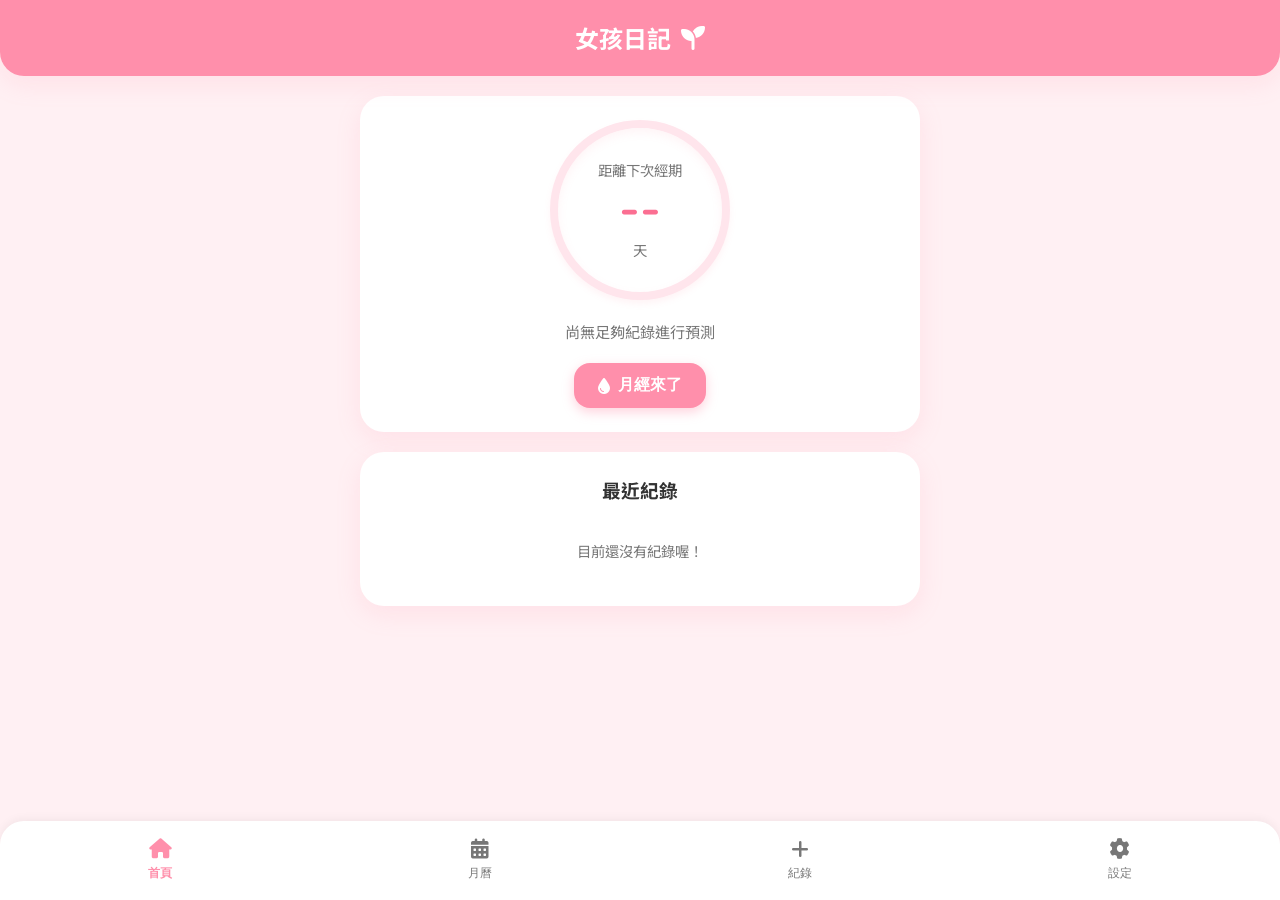
==== MenstrualTracker/index.html @ f74dd4d7 "refactor: hardcode GAS URL and remove from UI" ====
<!DOCTYPE html>
<html lang="zh-TW">
<head>
  <meta charset="UTF-8">
  <meta name="viewport" content="width=device-width, initial-scale=1.0, maximum-scale=1.0, user-scalable=no">
  <meta name="theme-color" content="#ff8fab">
  <title>女孩日記 - 月經紀錄表</title>
  <link rel="stylesheet" href="style.css">
  <link href="https://fonts.googleapis.com/css2?family=Nunito:wght@400;600;700&family=Noto+Sans+TC:wght@400;500;700&display=swap" rel="stylesheet">
  <link rel="stylesheet" href="https://cdnjs.cloudflare.com/ajax/libs/font-awesome/6.4.0/css/all.min.css">
  <link rel="manifest" href="manifest.json">
</head>
<body>
  <!-- Header -->
  <header>
    <h1>女孩日記 <i class="fa-solid fa-seedling"></i></h1>
  </header>

  <!-- Main Content -->
  <main>
    <!-- View: Home / Dashboard -->
    <section id="view-home" class="view active">
      <div class="status-card">
        <div class="circle-indicator" id="cycle-circle">
          <p class="circle-title">距離下次經期</p>
          <h2 class="circle-days" id="days-countdown">--</h2>
          <p class="circle-subtitle">天</p>
        </div>
        <p class="prediction-text" id="prediction-text">預測下次開始：----/--/--</p>
        
        <div class="action-buttons">
          <button id="btn-start-period" class="btn btn-primary"><i class="fa-solid fa-droplet"></i> 月經來了</button>
          <button id="btn-end-period" class="btn btn-secondary hidden"><i class="fa-solid fa-check"></i> 月經結束了</button>
        </div>
      </div>

      <div class="recent-records">
        <h3>最近紀錄</h3>
        <div id="records-list" class="records-list">
          <div class="empty-state">目前還沒有紀錄喔！</div>
        </div>
      </div>
    </section>

    <!-- View: Add Record (Detailed) -->
    <section id="view-add" class="view">
      <h2 class="section-title">新增詳細紀錄</h2>
      <form id="record-form" class="form-container">
        <div class="form-group">
          <label>日期</label>
          <input type="date" id="record-date" required>
        </div>
        
        <div class="form-group">
          <label>血量</label>
          <div class="radio-group">
            <label class="radio-btn"><input type="radio" name="flow" value="少"><span>少量</span></label>
            <label class="radio-btn"><input type="radio" name="flow" value="中" checked><span>中等</span></label>
            <label class="radio-btn"><input type="radio" name="flow" value="多"><span>量多</span></label>
          </div>
        </div>

        <div class="form-group">
          <label>痛經程度</label>
          <div class="radio-group">
            <label class="radio-btn"><input type="radio" name="pain" value="無" checked><span>無感</span></label>
            <label class="radio-btn"><input type="radio" name="pain" value="輕微"><span>輕微</span></label>
            <label class="radio-btn"><input type="radio" name="pain" value="嚴重"><span>嚴重</span></label>
          </div>
        </div>

        <div class="form-group">
          <label>心情 / 備註</label>
          <textarea id="record-notes" rows="3" placeholder="今天感覺如何呢？"></textarea>
        </div>

        <button type="submit" class="btn btn-primary btn-block"><i class="fa-solid fa-cloud-arrow-up"></i> 儲存紀錄</button>
      </form>
    </section>

    <!-- View: Calendar (月曆) -->
    <section id="view-calendar" class="view">
      <h2 class="section-title">月曆紀錄</h2>
      <div class="calendar-container">
        <div class="calendar-header">
          <button id="prev-month" class="btn-icon"><i class="fa-solid fa-chevron-left"></i></button>
          <h3 id="calendar-month-year">2026年 5月</h3>
          <button id="next-month" class="btn-icon"><i class="fa-solid fa-chevron-right"></i></button>
        </div>
        <div class="calendar-weekdays">
          <div>日</div><div>一</div><div>二</div><div>三</div><div>四</div><div>五</div><div>六</div>
        </div>
        <div id="calendar-days" class="calendar-days">
          <!-- JavaScript 將會在這裡自動生成每一天的格子 -->
        </div>
      </div>
      <div class="calendar-legend">
        <span class="legend-item"><span class="dot dot-period"></span> 經期</span>
        <span class="legend-item"><span class="dot dot-predicted"></span> 預測期</span>
      </div>
    </section>

    <!-- View: Settings / Sync -->
    <section id="view-settings" class="view">
      <h2 class="section-title">設定與同步</h2>

      <div class="settings-card">
        <h3>個人週期設定</h3>
        <div class="form-group">
          <label>平均週期長度（天）</label>
          <input type="number" id="cycle-length" value="28" min="20" max="45">
        </div>
        <div class="form-group">
          <label>平均經期長度（天）</label>
          <input type="number" id="period-length" value="5" min="2" max="14">
        </div>
        <button id="btn-save-cycle" class="btn btn-secondary btn-block">儲存週期設定</button>
      </div>
      
      <div class="settings-card danger-zone">
        <h3>資料管理</h3>
        <button id="btn-clear-data" class="btn btn-danger btn-block"><i class="fa-solid fa-trash-can"></i> 清除本機資料</button>
      </div>
    </section>
  </main>

  <!-- Bottom Navigation -->
  <nav class="bottom-nav">
    <button class="nav-btn active" data-target="view-home">
      <i class="fa-solid fa-house"></i>
      <span>首頁</span>
    </button>
    <button class="nav-btn" data-target="view-calendar">
      <i class="fa-solid fa-calendar-days"></i>
      <span>月曆</span>
    </button>
    <button class="nav-btn" data-target="view-add">
      <i class="fa-solid fa-plus"></i>
      <span>紀錄</span>
    </button>
    <button class="nav-btn" data-target="view-settings">
      <i class="fa-solid fa-gear"></i>
      <span>設定</span>
    </button>
  </nav>

  <!-- Loading Overlay -->
  <div id="loading-overlay" class="hidden">
    <div class="spinner"></div>
    <p>處理中...</p>
  </div>

  <script src="app.js"></script>
</body>
</html>
---- MenstrualTracker/style.css ----
:root {
  --primary: #ff8fab;
  --primary-dark: #fb6f92;
  --primary-light: #ffe5ec;
  --secondary: #ffc2d1;
  --bg-color: #fff0f3;
  --surface: #ffffff;
  --text-main: #333333;
  --text-muted: #777777;
  --danger: #ff4d4f;
  --success: #4caf50;
  --radius-lg: 24px;
  --radius-md: 16px;
  --radius-sm: 8px;
  --shadow-sm: 0 4px 6px rgba(255, 143, 171, 0.1);
  --shadow-md: 0 8px 24px rgba(255, 143, 171, 0.15);
}

* {
  margin: 0;
  padding: 0;
  box-sizing: border-box;
}

body {
  font-family: 'Nunito', 'Noto Sans TC', sans-serif;
  background-color: var(--bg-color);
  color: var(--text-main);
  padding-bottom: 80px; /* Space for bottom nav */
  -webkit-tap-highlight-color: transparent;
}

/* Header */
header {
  background: var(--primary);
  color: white;
  padding: 20px;
  text-align: center;
  border-bottom-left-radius: var(--radius-lg);
  border-bottom-right-radius: var(--radius-lg);
  box-shadow: var(--shadow-md);
  position: sticky;
  top: 0;
  z-index: 100;
}

header h1 {
  font-size: 1.5rem;
  font-weight: 700;
  display: flex;
  align-items: center;
  justify-content: center;
  gap: 10px;
}

/* Main Container */
main {
  padding: 20px;
  max-width: 600px;
  margin: 0 auto;
}

/* Views */
.view {
  display: none;
  animation: fadeIn 0.3s ease;
}

.view.active {
  display: block;
}

@keyframes fadeIn {
  from { opacity: 0; transform: translateY(10px); }
  to { opacity: 1; transform: translateY(0); }
}

/* Cards & Containers */
.status-card, .settings-card, .recent-records {
  background: var(--surface);
  border-radius: var(--radius-lg);
  padding: 24px;
  box-shadow: var(--shadow-md);
  margin-bottom: 20px;
  text-align: center;
}

.section-title {
  font-size: 1.2rem;
  margin-bottom: 16px;
  color: var(--primary-dark);
  text-align: center;
}

/* Circle Indicator */
.circle-indicator {
  width: 180px;
  height: 180px;
  border-radius: 50%;
  border: 8px solid var(--primary-light);
  margin: 0 auto 20px;
  display: flex;
  flex-direction: column;
  justify-content: center;
  align-items: center;
  background: white;
  box-shadow: inset 0 4px 10px rgba(255,143,171,0.1), var(--shadow-sm);
}

.circle-title {
  font-size: 0.9rem;
  color: var(--text-muted);
}

.circle-days {
  font-size: 3rem;
  font-weight: 700;
  color: var(--primary-dark);
  line-height: 1.2;
}

.circle-subtitle {
  font-size: 0.9rem;
  color: var(--text-muted);
}

.prediction-text {
  font-size: 0.95rem;
  color: var(--text-muted);
  margin-bottom: 20px;
}

/* Buttons */
.btn {
  border: none;
  border-radius: var(--radius-md);
  padding: 12px 24px;
  font-size: 1rem;
  font-weight: 600;
  cursor: pointer;
  transition: all 0.2s ease;
  display: inline-flex;
  align-items: center;
  justify-content: center;
  gap: 8px;
}

.btn:active {
  transform: scale(0.95);
}

.btn-primary {
  background: var(--primary);
  color: white;
  box-shadow: 0 4px 12px rgba(255, 143, 171, 0.4);
}

.btn-secondary {
  background: var(--secondary);
  color: var(--text-main);
}

.btn-danger {
  background: var(--danger);
  color: white;
}

.btn-block {
  width: 100%;
}

.hidden {
  display: none !important;
}

/* Form */
.form-container {
  background: var(--surface);
  padding: 20px;
  border-radius: var(--radius-lg);
  box-shadow: var(--shadow-sm);
}

.form-group {
  margin-bottom: 20px;
  text-align: left;
}

.form-group label {
  display: block;
  font-weight: 600;
  margin-bottom: 8px;
  color: var(--text-main);
  font-size: 0.9rem;
}

input[type="date"], input[type="number"], input[type="url"], textarea {
  width: 100%;
  padding: 12px;
  border: 1px solid #ffe5ec;
  border-radius: var(--radius-sm);
  font-family: inherit;
  font-size: 1rem;
  background: #fafafa;
  transition: border-color 0.2s;
}

input:focus, textarea:focus {
  outline: none;
  border-color: var(--primary);
  background: white;
}

.help-text {
  font-size: 0.85rem;
  color: var(--text-muted);
  margin-bottom: 16px;
  text-align: left;
}

/* Radio Button Group */
.radio-group {
  display: flex;
  gap: 10px;
}

.radio-btn {
  flex: 1;
  position: relative;
}

.radio-btn input {
  position: absolute;
  opacity: 0;
  cursor: pointer;
}

.radio-btn span {
  display: block;
  text-align: center;
  padding: 10px;
  background: #fafafa;
  border: 1px solid #ffe5ec;
  border-radius: var(--radius-sm);
  font-size: 0.9rem;
  transition: all 0.2s;
}

.radio-btn input:checked ~ span {
  background: var(--primary-light);
  border-color: var(--primary);
  color: var(--primary-dark);
  font-weight: bold;
}

/* Records List */
.records-list {
  text-align: left;
  margin-top: 15px;
}

.record-item {
  display: flex;
  justify-content: space-between;
  align-items: center;
  padding: 12px 0;
  border-bottom: 1px solid var(--primary-light);
}

.record-item:last-child {
  border-bottom: none;
}

.record-date {
  font-weight: 600;
  color: var(--primary-dark);
}

.record-details {
  font-size: 0.85rem;
  color: var(--text-muted);
  display: flex;
  gap: 10px;
}

.record-type {
  background: var(--primary-light);
  padding: 2px 8px;
  border-radius: 12px;
  font-size: 0.8rem;
  color: var(--primary-dark);
}

.empty-state {
  text-align: center;
  color: var(--text-muted);
  font-size: 0.9rem;
  padding: 20px 0;
}

/* Bottom Nav */
.bottom-nav {
  position: fixed;
  bottom: 0;
  left: 0;
  width: 100%;
  background: var(--surface);
  display: flex;
  justify-content: space-around;
  padding: 10px 0;
  padding-bottom: calc(10px + env(safe-area-inset-bottom));
  box-shadow: 0 -2px 10px rgba(0,0,0,0.05);
  z-index: 100;
  border-top-left-radius: var(--radius-lg);
  border-top-right-radius: var(--radius-lg);
}

.nav-btn {
  background: none;
  border: none;
  display: flex;
  flex-direction: column;
  align-items: center;
  gap: 4px;
  color: var(--text-muted);
  font-size: 0.75rem;
  padding: 8px 20px;
  cursor: pointer;
  transition: color 0.2s;
}

.nav-btn i {
  font-size: 1.25rem;
  margin-bottom: 2px;
}

.nav-btn.active {
  color: var(--primary);
  font-weight: 700;
}

/* Loading Overlay */
#loading-overlay {
  position: fixed;
  top: 0;
  left: 0;
  width: 100%;
  height: 100%;
  background: rgba(255, 255, 255, 0.8);
  backdrop-filter: blur(4px);
  display: flex;
  flex-direction: column;
  align-items: center;
  justify-content: center;
  z-index: 1000;
}

.spinner {
  width: 40px;
  height: 40px;
  border: 4px solid var(--primary-light);
  border-top-color: var(--primary);
  border-radius: 50%;
  animation: spin 1s linear infinite;
  margin-bottom: 10px;
}

@keyframes spin {
  to { transform: rotate(360deg); }
}

.danger-zone h3 {
  color: var(--danger);
  margin-bottom: 10px;
}

/* Calendar Styles */
.calendar-container {
  background: var(--surface);
  border-radius: var(--radius-lg);
  padding: 20px;
  box-shadow: var(--shadow-sm);
  margin-bottom: 20px;
}

.calendar-header {
  display: flex;
  justify-content: space-between;
  align-items: center;
  margin-bottom: 15px;
}

.calendar-header h3 {
  color: var(--primary-dark);
  font-size: 1.1rem;
}

.btn-icon {
  background: transparent;
  border: none;
  font-size: 1.2rem;
  color: var(--text-muted);
  cursor: pointer;
  padding: 5px 10px;
}

.calendar-weekdays {
  display: grid;
  grid-template-columns: repeat(7, 1fr);
  text-align: center;
  font-size: 0.85rem;
  color: var(--text-muted);
  margin-bottom: 10px;
}

.calendar-days {
  display: grid;
  grid-template-columns: repeat(7, 1fr);
  gap: 5px;
}

.calendar-day {
  aspect-ratio: 1;
  display: flex;
  align-items: center;
  justify-content: center;
  font-size: 0.95rem;
  border-radius: 50%;
  cursor: pointer;
  transition: all 0.2s;
  color: var(--text-main);
}

.calendar-day.empty {
  cursor: default;
}

.calendar-day.today {
  border: 2px solid var(--primary);
  font-weight: bold;
}

.calendar-day.period {
  background-color: var(--primary-dark);
  color: white;
}

.calendar-day.predicted {
  background-color: var(--primary-light);
  color: var(--primary-dark);
  border: 1px dashed var(--primary);
}

.calendar-legend {
  display: flex;
  justify-content: center;
  gap: 20px;
  margin-top: 15px;
  font-size: 0.85rem;
  color: var(--text-muted);
}

.legend-item {
  display: flex;
  align-items: center;
  gap: 5px;
}

.dot {
  display: inline-block;
  width: 12px;
  height: 12px;
  border-radius: 50%;
}

.dot-period {
  background-color: var(--primary-dark);
}

.dot-predicted {
  background-color: var(--primary-light);
  border: 1px dashed var(--primary);
}
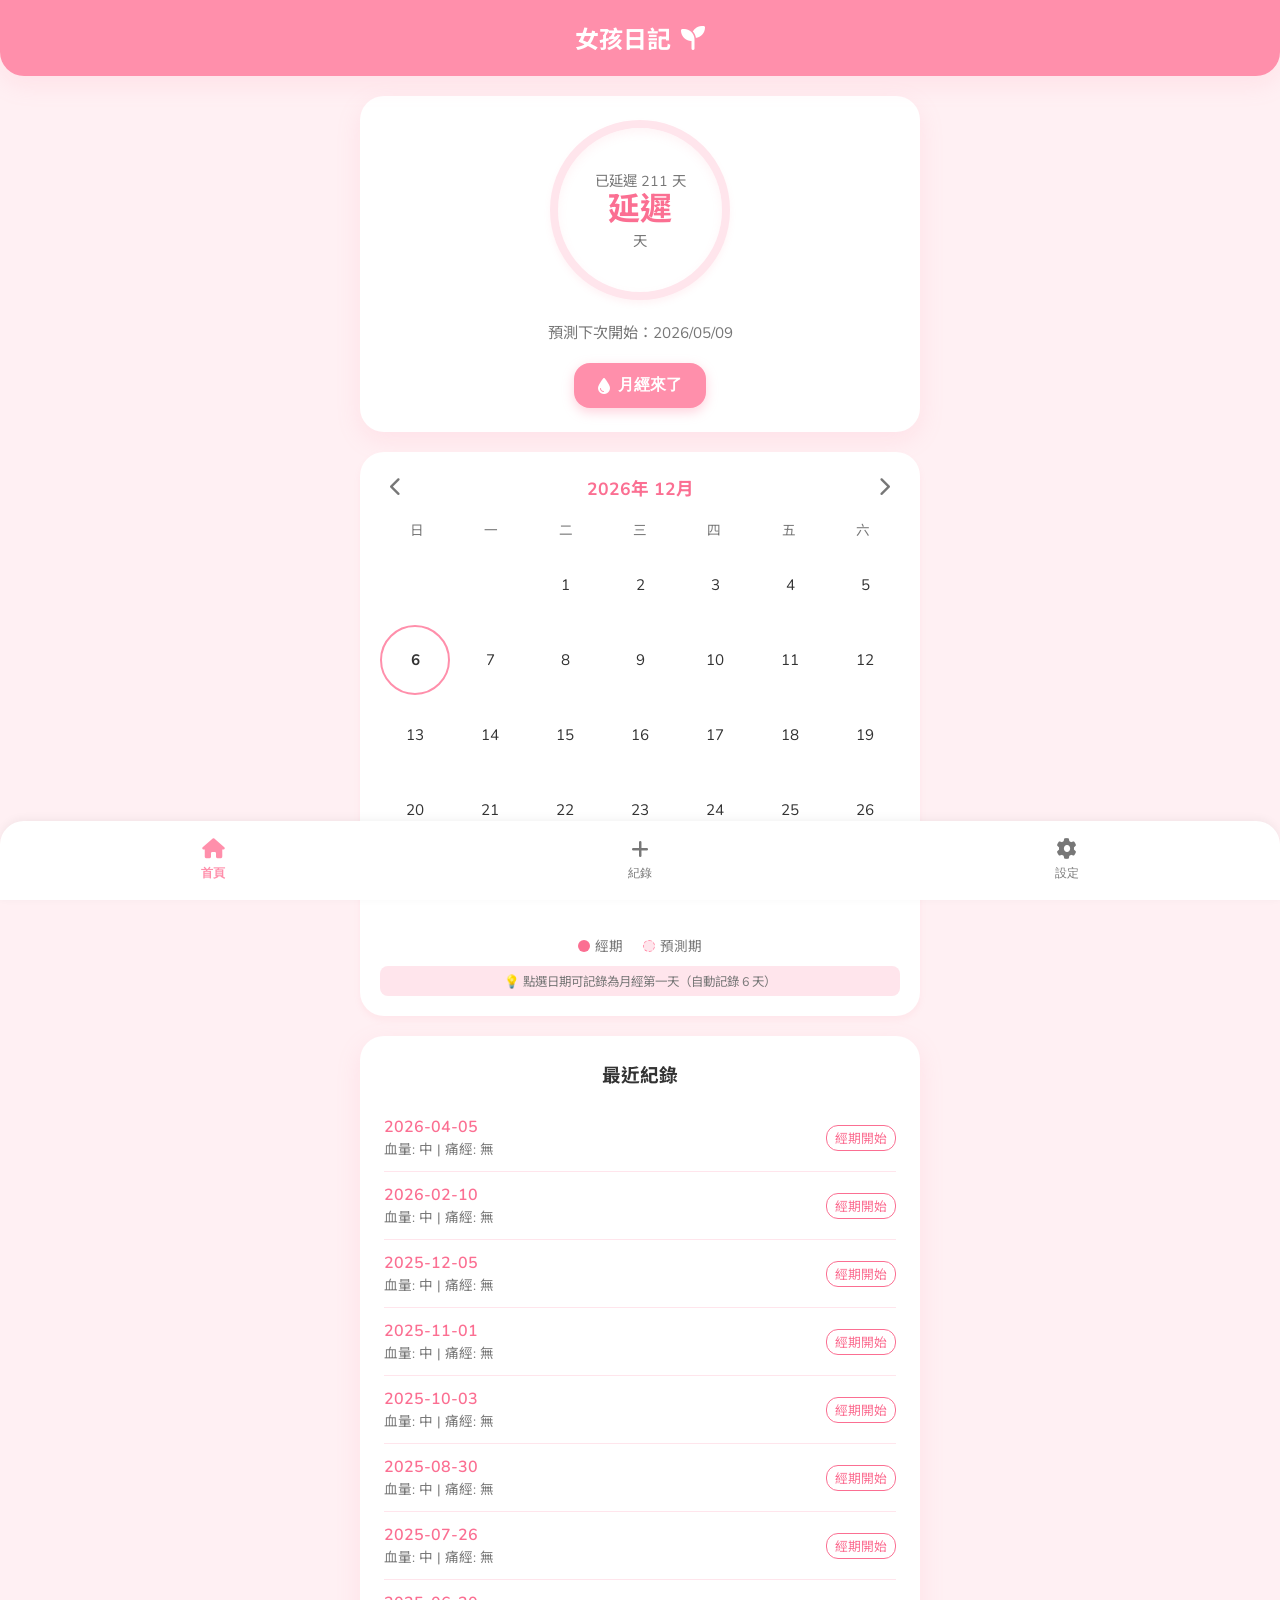
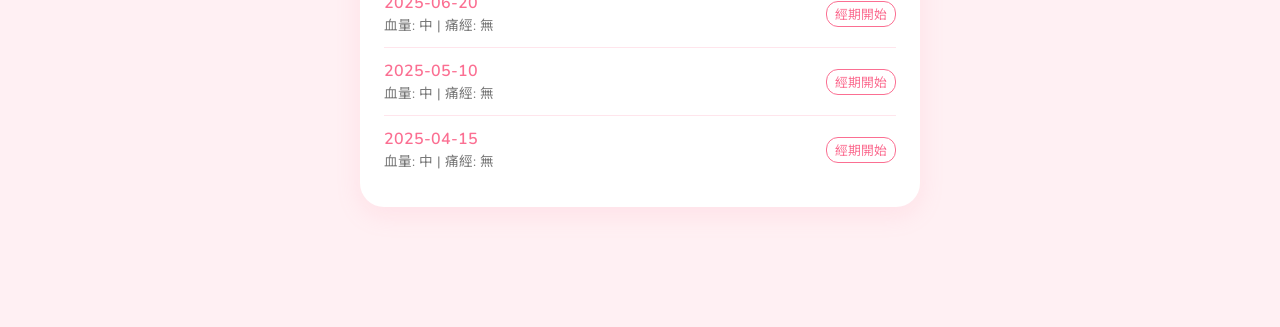
==== commit d1cb4a0f: "feat: move calendar to home, add tap-to-record 6-day period" ====
--- a/MenstrualTracker/index.html
+++ b/MenstrualTracker/index.html
@@ -32,6 +32,24 @@
           <button id="btn-start-period" class="btn btn-primary"><i class="fa-solid fa-droplet"></i> 月經來了</button>
           <button id="btn-end-period" class="btn btn-secondary hidden"><i class="fa-solid fa-check"></i> 月經結束了</button>
         </div>
+      </div>
+
+      <!-- 月曆 (首頁) -->
+      <div class="calendar-container">
+        <div class="calendar-header">
+          <button id="prev-month" class="btn-icon"><i class="fa-solid fa-chevron-left"></i></button>
+          <h3 id="calendar-month-year">載入中...</h3>
+          <button id="next-month" class="btn-icon"><i class="fa-solid fa-chevron-right"></i></button>
+        </div>
+        <div class="calendar-weekdays">
+          <div>日</div><div>一</div><div>二</div><div>三</div><div>四</div><div>五</div><div>六</div>
+        </div>
+        <div id="calendar-days" class="calendar-days"></div>
+        <div class="calendar-legend">
+          <span class="legend-item"><span class="dot dot-period"></span> 經期</span>
+          <span class="legend-item"><span class="dot dot-predicted"></span> 預測期</span>
+        </div>
+        <p class="calendar-hint">💡 點選日期可記錄為月經第一天（自動記錄 6 天）</p>
       </div>
 
       <div class="recent-records">
@@ -78,27 +96,6 @@
       </form>
     </section>
 
-    <!-- View: Calendar (月曆) -->
-    <section id="view-calendar" class="view">
-      <h2 class="section-title">月曆紀錄</h2>
-      <div class="calendar-container">
-        <div class="calendar-header">
-          <button id="prev-month" class="btn-icon"><i class="fa-solid fa-chevron-left"></i></button>
-          <h3 id="calendar-month-year">2026年 5月</h3>
-          <button id="next-month" class="btn-icon"><i class="fa-solid fa-chevron-right"></i></button>
-        </div>
-        <div class="calendar-weekdays">
-          <div>日</div><div>一</div><div>二</div><div>三</div><div>四</div><div>五</div><div>六</div>
-        </div>
-        <div id="calendar-days" class="calendar-days">
-          <!-- JavaScript 將會在這裡自動生成每一天的格子 -->
-        </div>
-      </div>
-      <div class="calendar-legend">
-        <span class="legend-item"><span class="dot dot-period"></span> 經期</span>
-        <span class="legend-item"><span class="dot dot-predicted"></span> 預測期</span>
-      </div>
-    </section>
 
     <!-- View: Settings / Sync -->
     <section id="view-settings" class="view">
@@ -130,10 +127,6 @@
       <i class="fa-solid fa-house"></i>
       <span>首頁</span>
     </button>
-    <button class="nav-btn" data-target="view-calendar">
-      <i class="fa-solid fa-calendar-days"></i>
-      <span>月曆</span>
-    </button>
     <button class="nav-btn" data-target="view-add">
       <i class="fa-solid fa-plus"></i>
       <span>紀錄</span>
--- a/MenstrualTracker/style.css
+++ b/MenstrualTracker/style.css
@@ -481,3 +481,22 @@
   background-color: var(--primary-light);
   border: 1px dashed var(--primary);
 }
+
+/* 月曆提示文字 */
+.calendar-hint {
+  text-align: center;
+  font-size: 0.78rem;
+  color: var(--text-muted);
+  margin-top: 10px;
+  padding: 6px 12px;
+  background: var(--primary-light);
+  border-radius: var(--radius-sm);
+}
+
+/* 月曆日期 hover 效果 */
+.calendar-day:not(.empty):hover {
+  background-color: var(--secondary);
+  cursor: pointer;
+  transform: scale(1.1);
+}
+
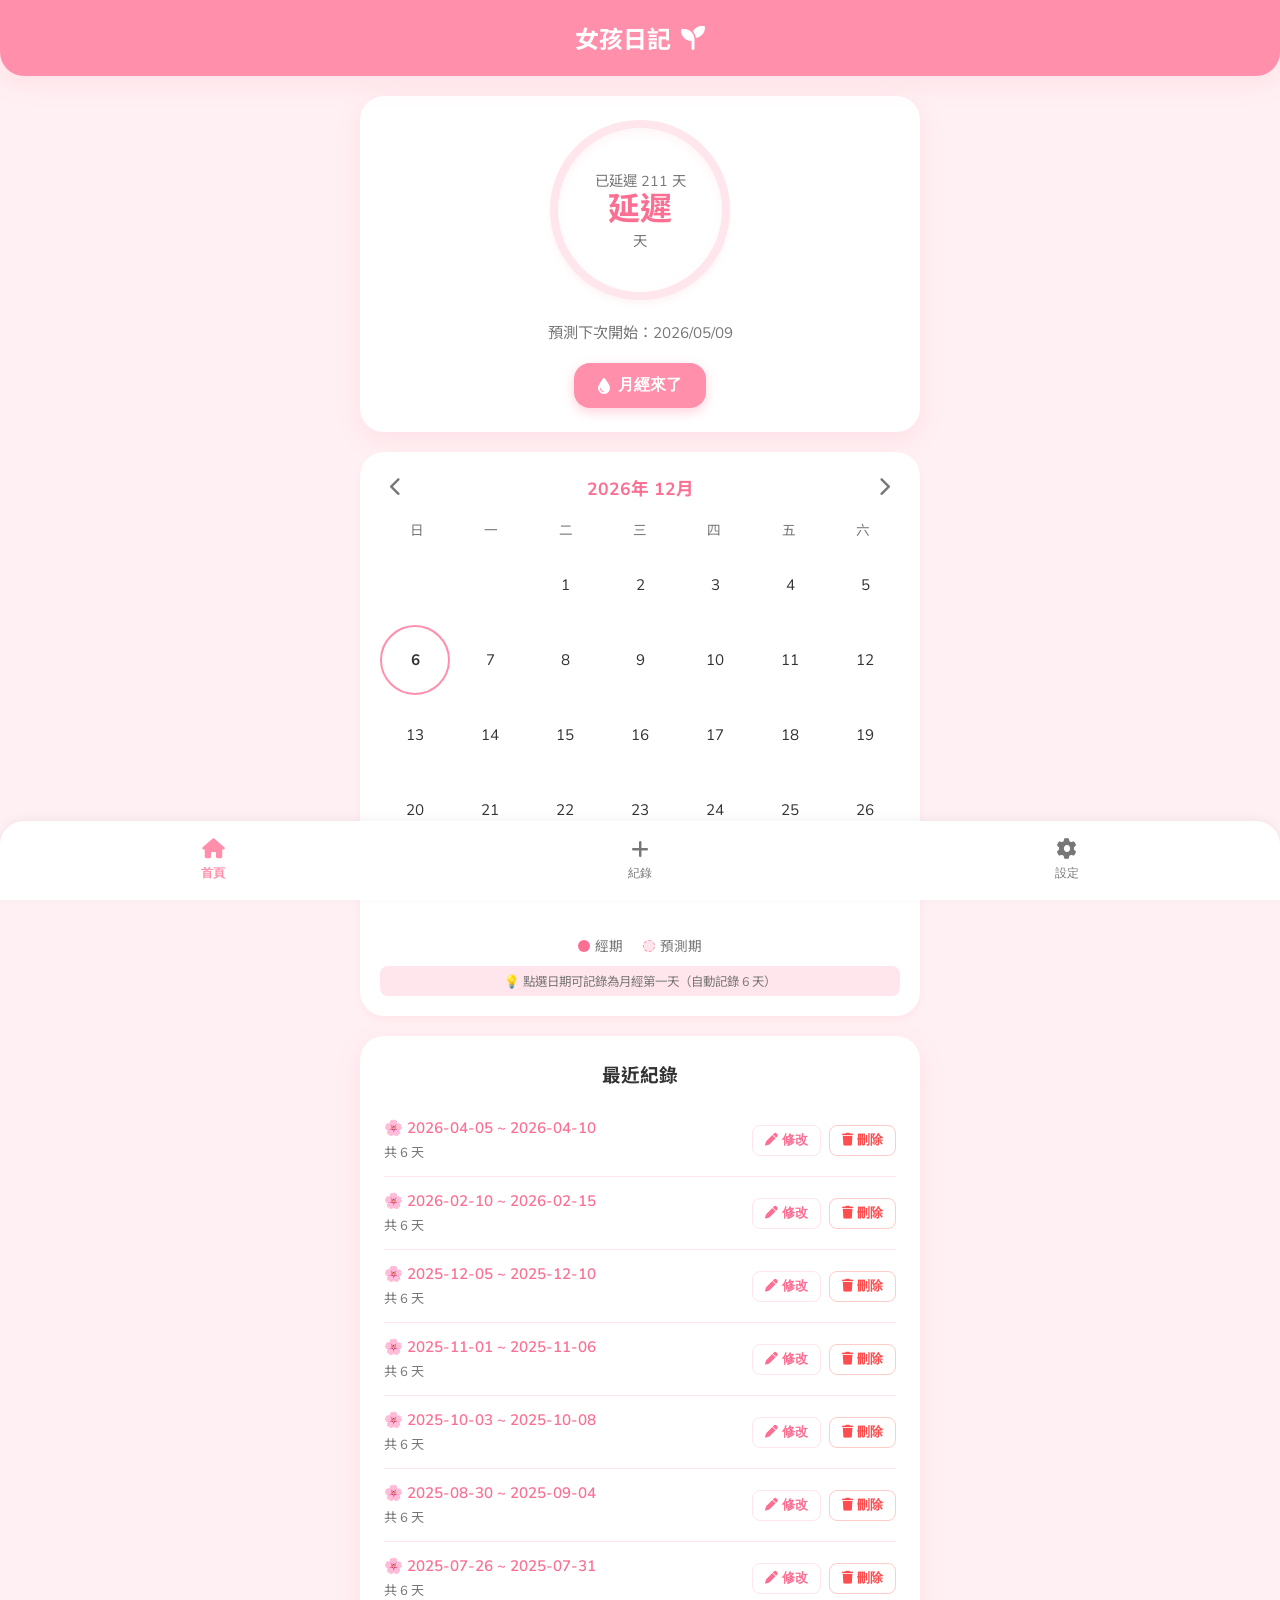
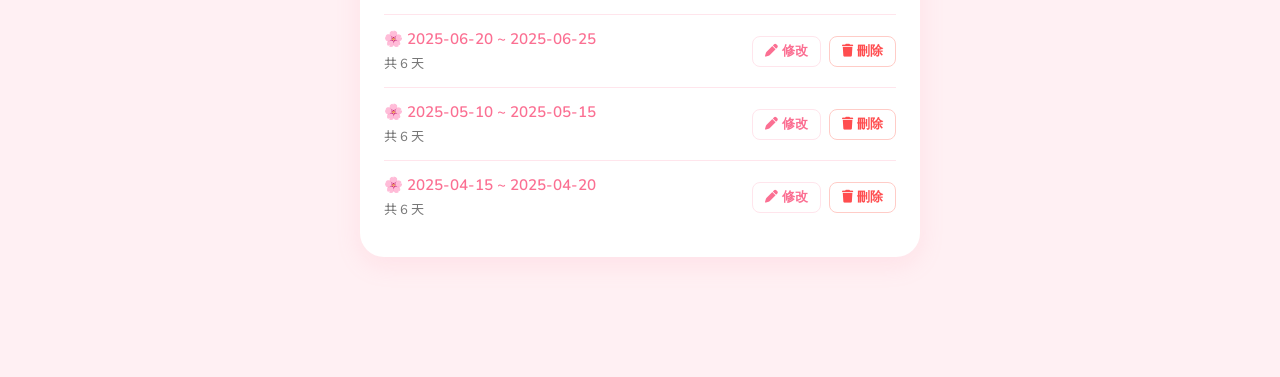
==== commit 75498244: "feat: add local push notification reminder for predicted period start date" ====
--- a/MenstrualTracker/index.html
+++ b/MenstrualTracker/index.html
@@ -113,6 +113,15 @@
         </div>
         <button id="btn-save-cycle" class="btn btn-secondary btn-block">儲存週期設定</button>
       </div>
+
+      <div class="settings-card">
+        <h3>提醒設定</h3>
+        <p class="help-text">開啟後，系統會在預測經期來臨的當天或前一天對您發出推播提醒。</p>
+        <div class="form-group" style="display: flex; justify-content: space-between; align-items: center; margin-bottom: 0;">
+          <label style="margin-bottom: 0;">開啟生理期來潮提醒</label>
+          <input type="checkbox" id="chk-notification" style="width: 24px; height: 24px; cursor: pointer;">
+        </div>
+      </div>
       
       <div class="settings-card danger-zone">
         <h3>資料管理</h3>
--- a/MenstrualTracker/style.css
+++ b/MenstrualTracker/style.css
@@ -263,7 +263,7 @@
   display: flex;
   justify-content: space-between;
   align-items: center;
-  padding: 12px 0;
+  padding: 14px 0;
   border-bottom: 1px solid var(--primary-light);
 }
 
@@ -271,24 +271,56 @@
   border-bottom: none;
 }
 
+.record-info {
+  text-align: left;
+}
+
 .record-date {
   font-weight: 600;
   color: var(--primary-dark);
+  font-size: 0.95rem;
+  margin-bottom: 4px;
 }
 
 .record-details {
-  font-size: 0.85rem;
-  color: var(--text-muted);
-  display: flex;
-  gap: 10px;
-}
-
-.record-type {
+  font-size: 0.82rem;
+  color: var(--text-muted);
+}
+
+.record-actions {
+  display: flex;
+  gap: 8px;
+}
+
+.btn-action {
+  background: transparent;
+  border: 1px solid #ffe5ec;
+  padding: 6px 12px;
+  font-size: 0.8rem;
+  font-weight: 600;
+  border-radius: var(--radius-sm);
+  cursor: pointer;
+  transition: all 0.2s;
+  display: inline-flex;
+  align-items: center;
+  gap: 4px;
+}
+
+.edit-btn {
+  color: var(--primary-dark);
+  border-color: var(--primary-light);
+}
+.edit-btn:hover {
   background: var(--primary-light);
-  padding: 2px 8px;
-  border-radius: 12px;
-  font-size: 0.8rem;
-  color: var(--primary-dark);
+}
+
+.delete-btn {
+  color: var(--danger);
+  border-color: #ffccc7;
+}
+.delete-btn:hover {
+  background: #fff1f0;
+  border-color: var(--danger);
 }
 
 .empty-state {
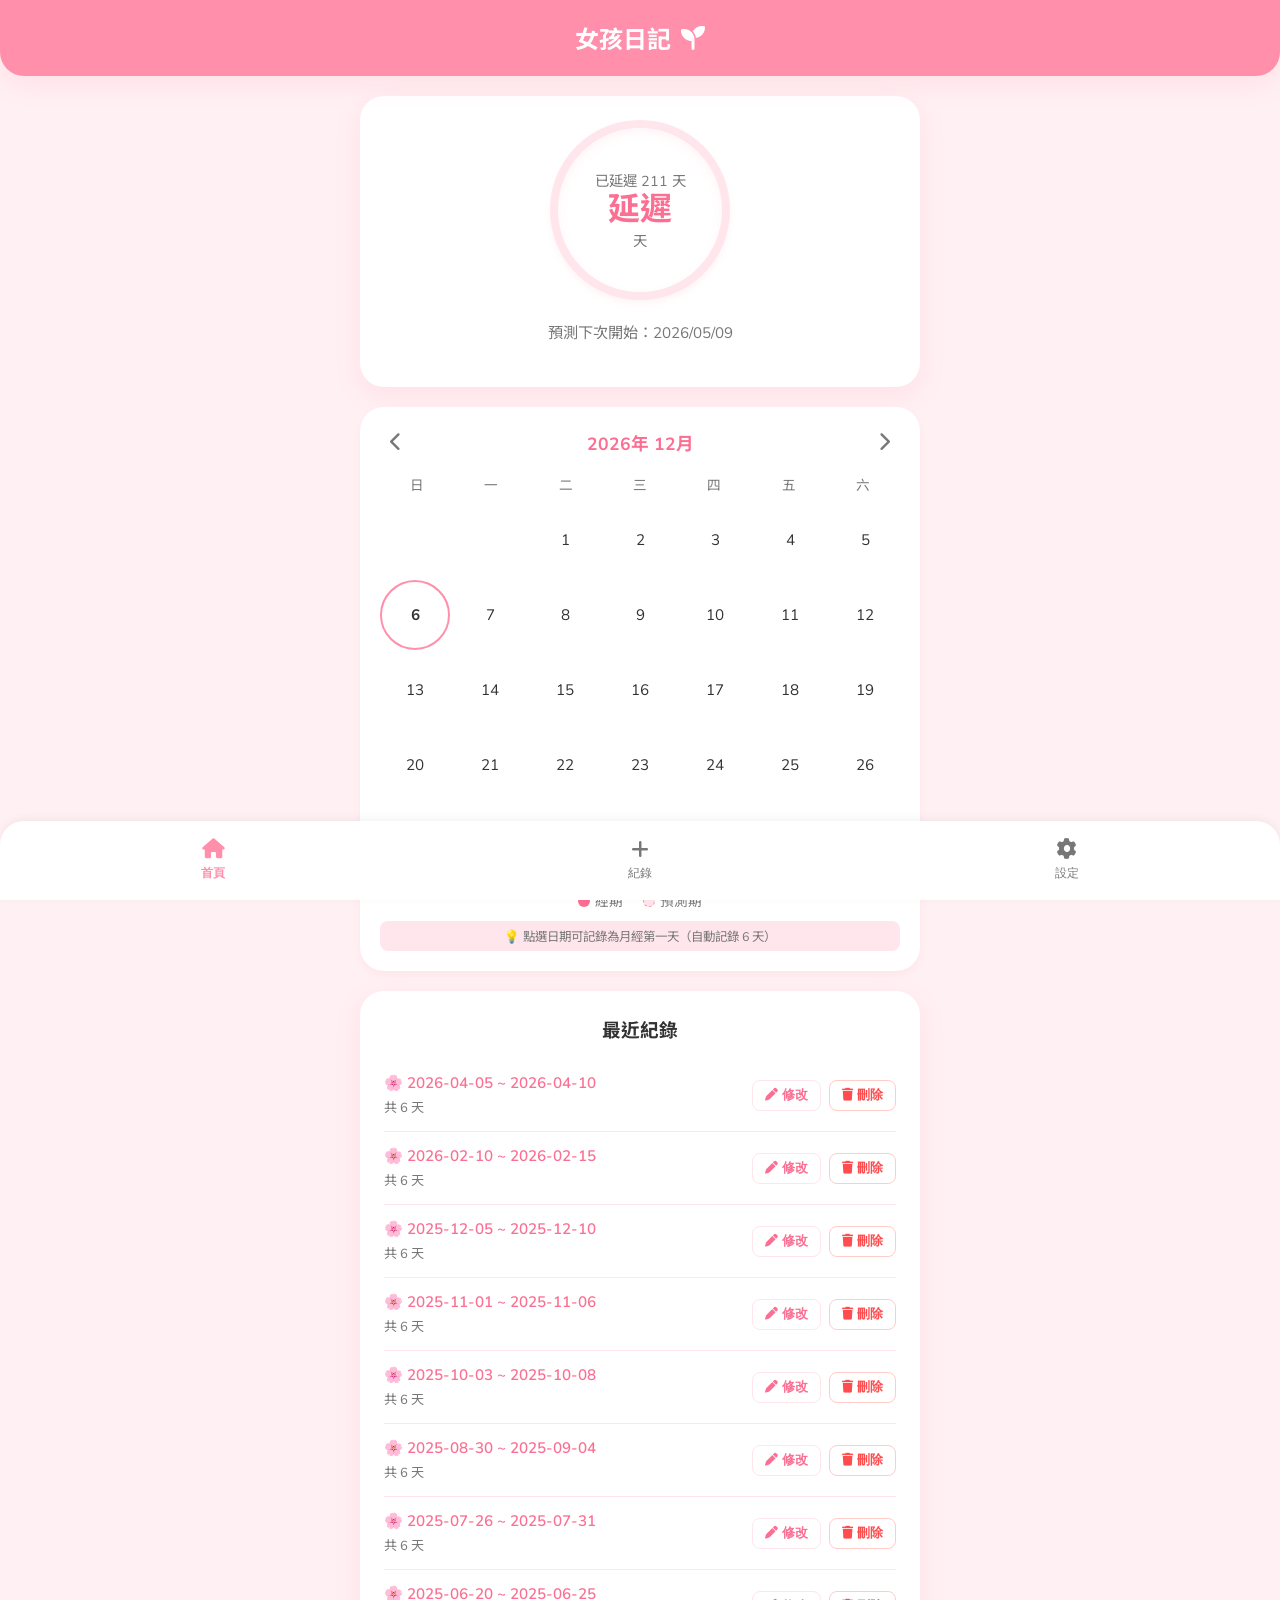
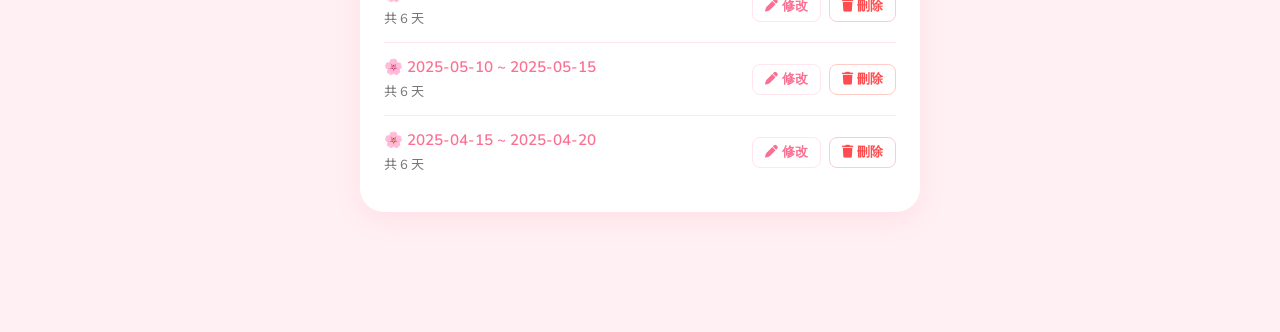
==== commit b6fd3545: "style: remove period start/end buttons from home card" ====
--- a/MenstrualTracker/index.html
+++ b/MenstrualTracker/index.html
@@ -27,11 +27,6 @@
           <p class="circle-subtitle">天</p>
         </div>
         <p class="prediction-text" id="prediction-text">預測下次開始：----/--/--</p>
-        
-        <div class="action-buttons">
-          <button id="btn-start-period" class="btn btn-primary"><i class="fa-solid fa-droplet"></i> 月經來了</button>
-          <button id="btn-end-period" class="btn btn-secondary hidden"><i class="fa-solid fa-check"></i> 月經結束了</button>
-        </div>
       </div>
 
       <!-- 月曆 (首頁) -->
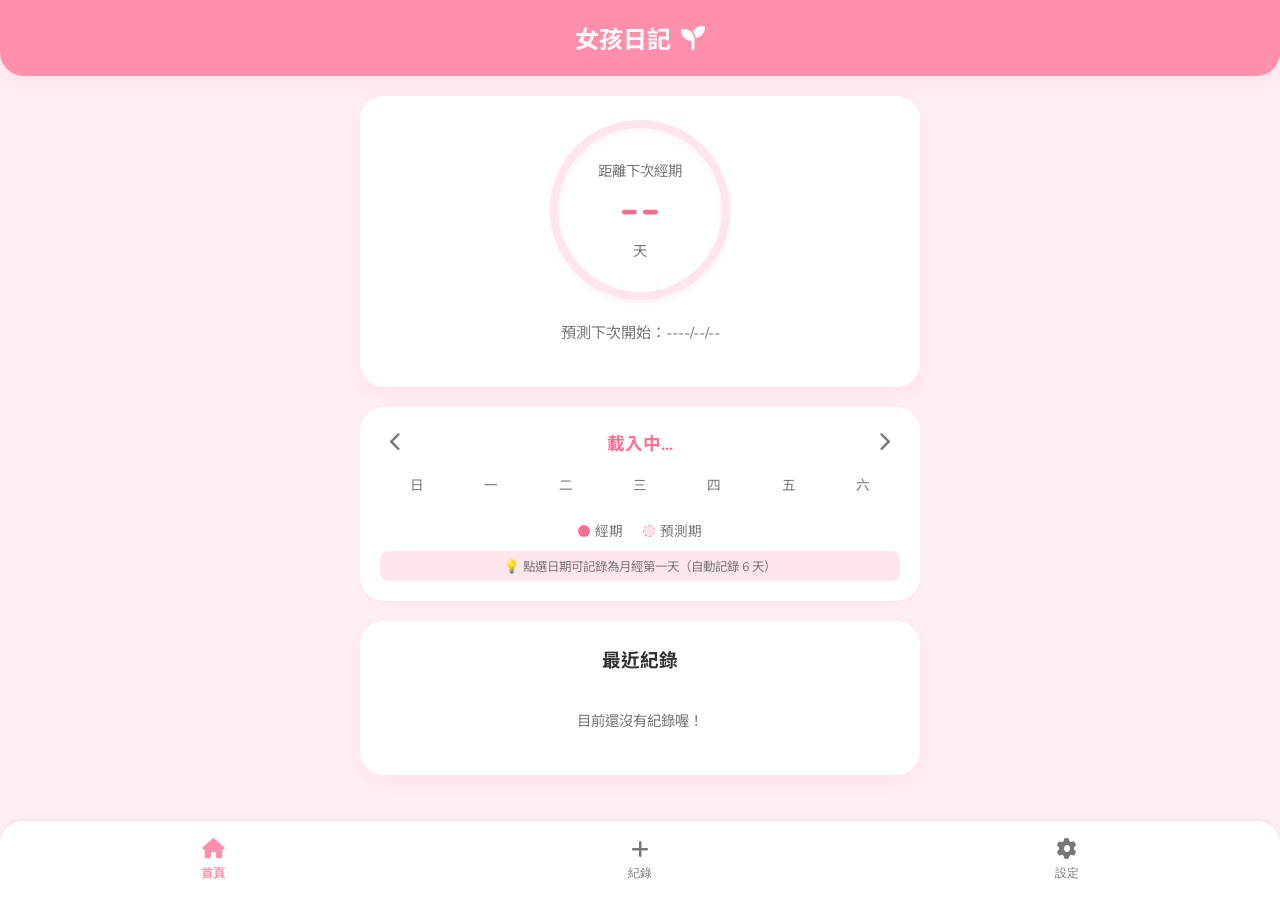
==== commit f8725a36: "feat: replace calendar prompt with custom styled modal buttons" ====
--- a/MenstrualTracker/index.html
+++ b/MenstrualTracker/index.html
@@ -119,7 +119,8 @@
       </div>
       
       <div class="settings-card danger-zone">
-        <h3>資料管理</h3>
+        <h3>系統與資料管理</h3>
+        <button id="btn-sync-data" class="btn btn-secondary btn-block" style="margin-bottom: 15px;"><i class="fa-solid fa-arrows-rotate"></i> 更新網頁與同步紀錄</button>
         <button id="btn-clear-data" class="btn btn-danger btn-block"><i class="fa-solid fa-trash-can"></i> 清除本機資料</button>
       </div>
     </section>
@@ -147,6 +148,19 @@
     <p>處理中...</p>
   </div>
 
+  <!-- Calendar Action Modal -->
+  <div id="calendar-modal" class="modal-overlay hidden">
+    <div class="modal-content">
+      <h3 class="modal-title">生理期記錄</h3>
+      <p id="modal-date-label" class="modal-date-label">----/--/--</p>
+      <div class="modal-buttons">
+        <button id="modal-btn-start" class="btn btn-primary btn-block"><i class="fa-solid fa-droplet"></i> 🩸 經期開始 (自動標記 6 天)</button>
+        <button id="modal-btn-end" class="btn btn-secondary btn-block"><i class="fa-solid fa-check"></i> ✅ 經期結束</button>
+        <button id="modal-btn-cancel" class="btn btn-text btn-block">取消</button>
+      </div>
+    </div>
+  </div>
+
   <script src="app.js"></script>
 </body>
 </html>
--- a/MenstrualTracker/style.css
+++ b/MenstrualTracker/style.css
@@ -532,3 +532,80 @@
   transform: scale(1.1);
 }
 
+/* 彈出視窗 Overlay */
+.modal-overlay {
+  position: fixed;
+  top: 0;
+  left: 0;
+  width: 100%;
+  height: 100%;
+  background: rgba(0, 0, 0, 0.45);
+  backdrop-filter: blur(5px);
+  display: flex;
+  align-items: center;
+  justify-content: center;
+  z-index: 1000;
+  animation: fadeInModal 0.2s ease-out;
+}
+
+.modal-overlay.hidden {
+  display: none !important;
+}
+
+/* 彈出視窗主體 */
+.modal-content {
+  background: var(--surface);
+  border-radius: var(--radius-lg);
+  padding: 28px 24px;
+  width: 90%;
+  max-width: 360px;
+  box-shadow: 0 10px 30px rgba(255, 143, 171, 0.2);
+  text-align: center;
+  animation: scaleUpModal 0.3s cubic-bezier(0.34, 1.56, 0.64, 1);
+}
+
+@keyframes fadeInModal {
+  from { opacity: 0; }
+  to { opacity: 1; }
+}
+
+@keyframes scaleUpModal {
+  from { transform: scale(0.9); opacity: 0; }
+  to { transform: scale(1); opacity: 1; }
+}
+
+.modal-title {
+  font-size: 1.25rem;
+  color: var(--primary-dark);
+  margin-bottom: 6px;
+  font-weight: 700;
+}
+
+.modal-date-label {
+  font-size: 0.95rem;
+  color: var(--text-muted);
+  margin-bottom: 24px;
+  background: var(--bg-color);
+  padding: 4px 12px;
+  border-radius: 20px;
+  display: inline-block;
+}
+
+.modal-buttons {
+  display: flex;
+  flex-direction: column;
+  gap: 12px;
+}
+
+.btn-text {
+  background: transparent;
+  color: var(--text-muted);
+  border: 1px solid transparent;
+}
+
+.btn-text:hover {
+  background: #f5f5f5;
+  color: var(--text-main);
+}
+
+
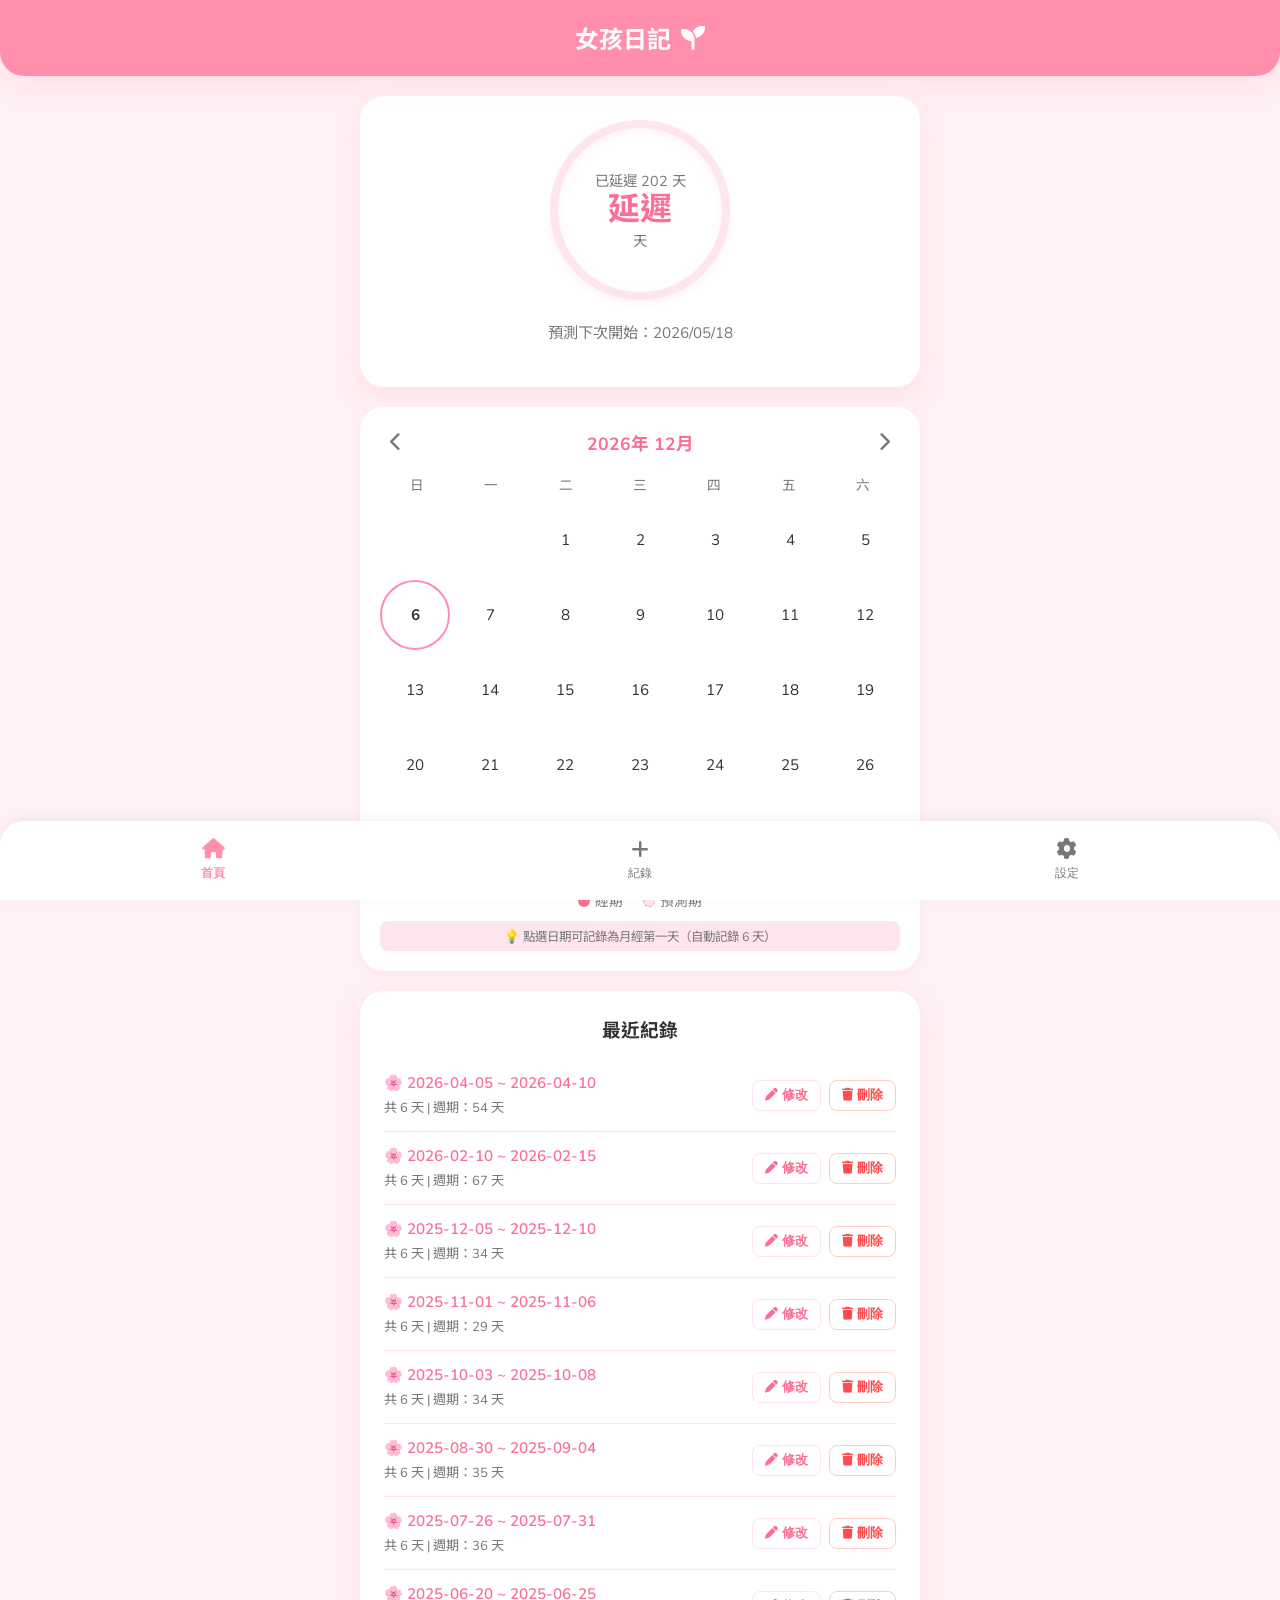
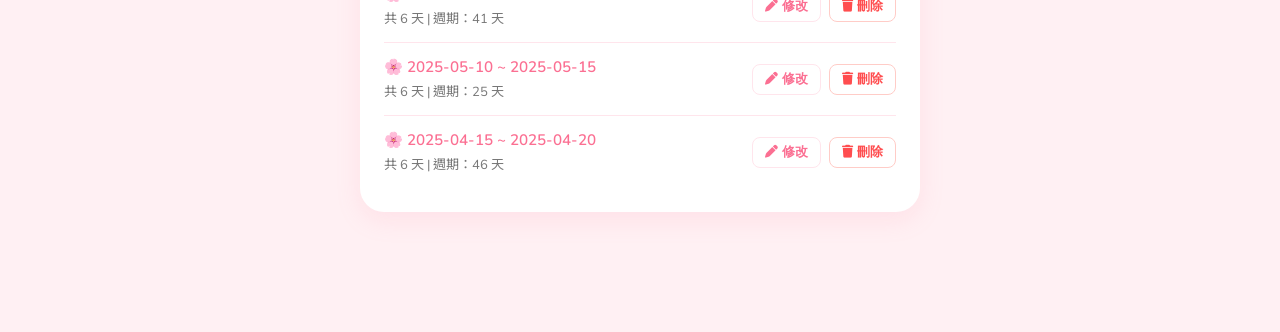
==== commit 4b3aef44: "feat(menstrual-tracker): add automatic cycle and period calculation from history" ====
--- a/MenstrualTracker/index.html
+++ b/MenstrualTracker/index.html
@@ -98,6 +98,15 @@
 
       <div class="settings-card">
         <h3>個人週期設定</h3>
+        <div class="form-group" style="display: flex; justify-content: space-between; align-items: center; margin-bottom: 15px; border-bottom: 1px solid var(--primary-light); padding-bottom: 12px;">
+          <label style="margin-bottom: 0;">自動計算週期與經期</label>
+          <input type="checkbox" id="chk-auto-calculate" style="width: 24px; height: 24px; cursor: pointer;">
+        </div>
+        <div id="auto-stats-box" class="stats-summary" style="margin-bottom: 15px; padding: 12px; background-color: var(--primary-light); border-radius: var(--radius-sm); font-size: 0.9rem; text-align: left; color: var(--text-main);">
+          <p style="font-weight: bold; margin-bottom: 6px;">📊 系統分析歷史紀錄：</p>
+          <p style="margin: 4px 0 0 10px;">• 平均月經週期：<strong id="stat-cycle-length">--</strong> 天 (計算自 <span id="stat-cycle-count">0</span> 次區間)</p>
+          <p style="margin: 4px 0 0 10px;">• 平均經期長度：<strong id="stat-period-length">--</strong> 天 (計算自 <span id="stat-period-count">0</span> 次紀錄)</p>
+        </div>
         <div class="form-group">
           <label>平均週期長度（天）</label>
           <input type="number" id="cycle-length" value="28" min="20" max="45">
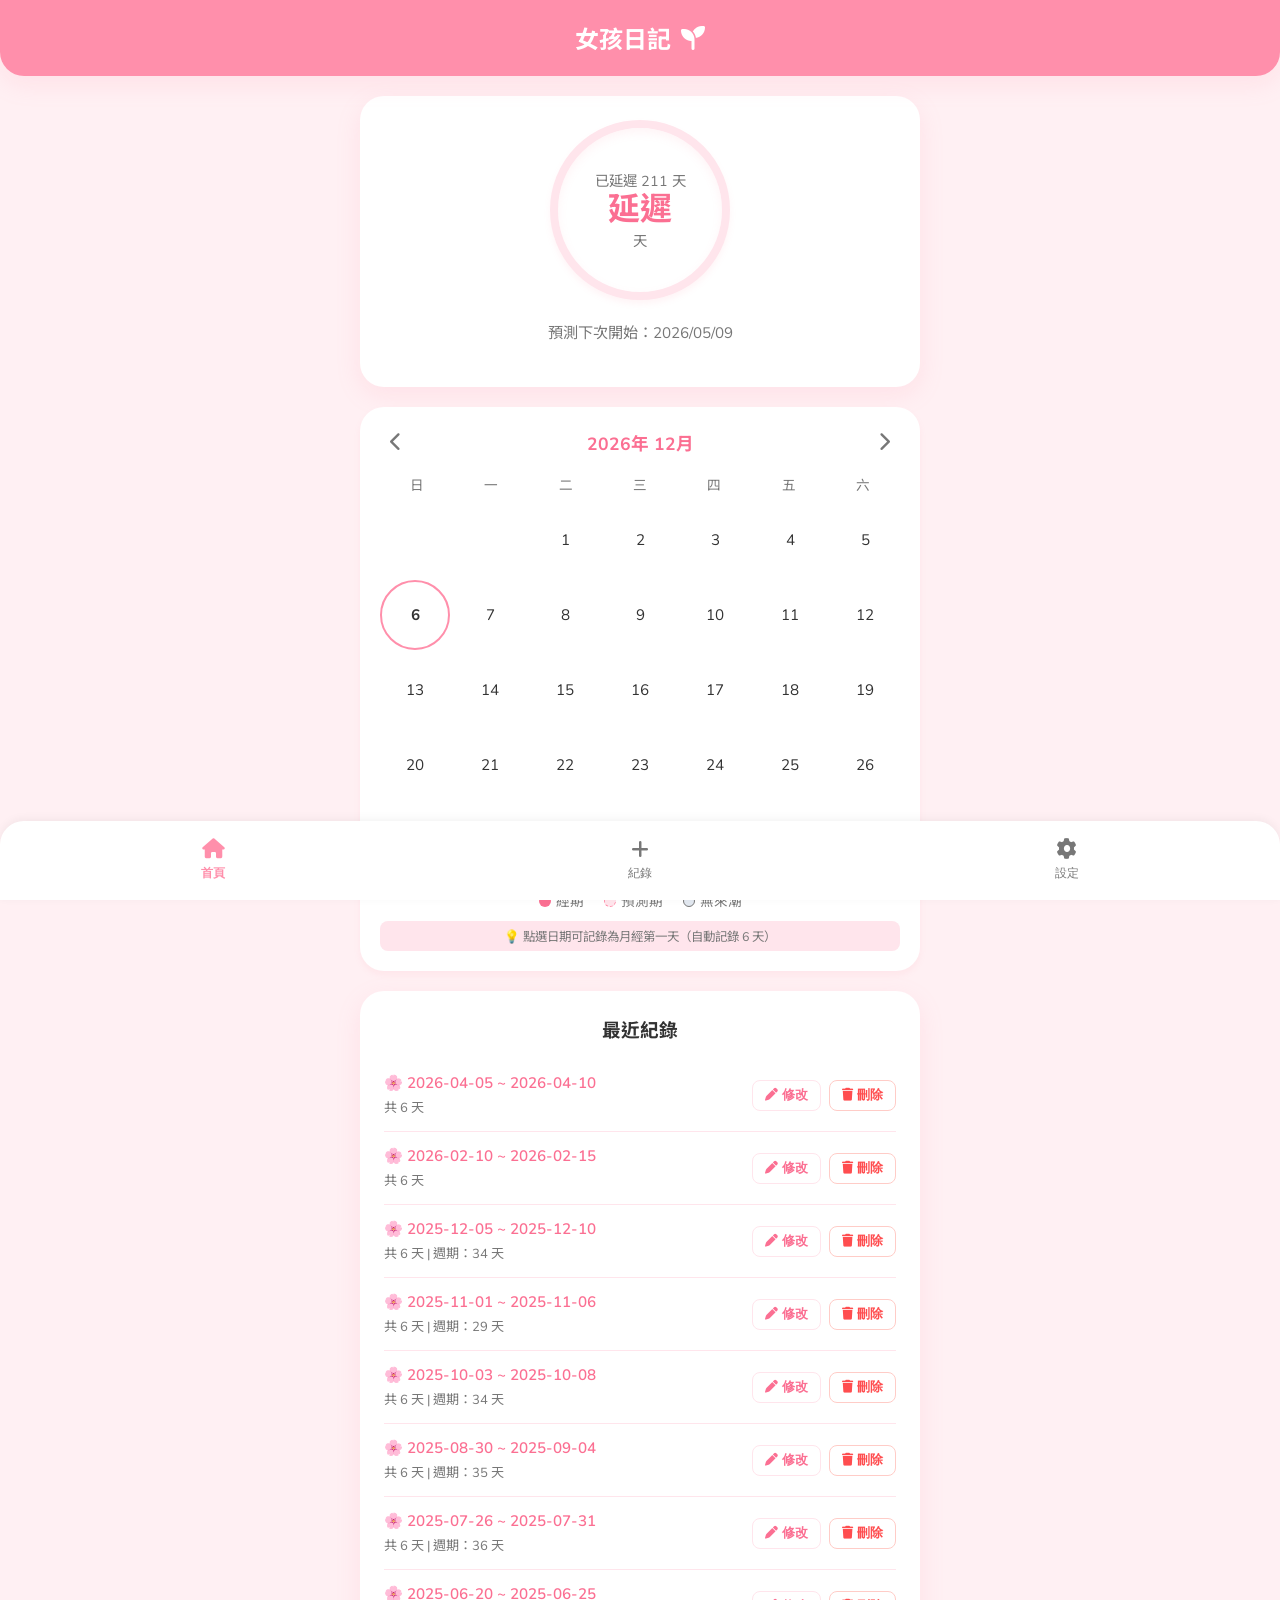
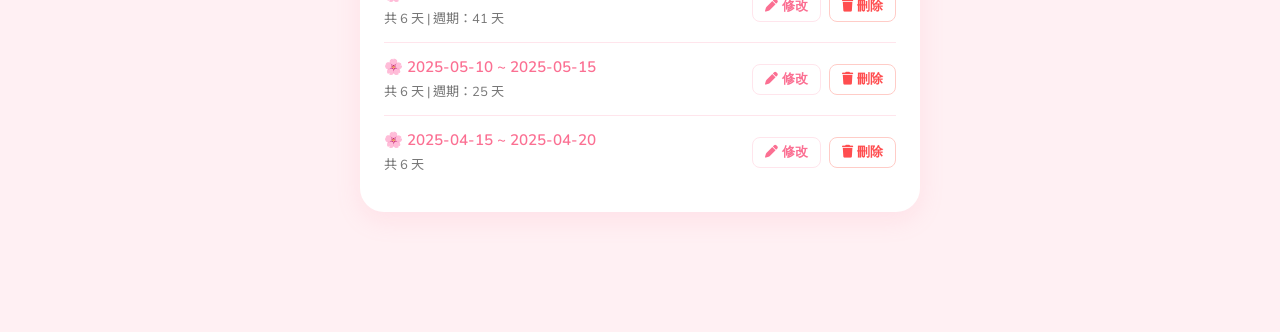
==== commit 50120623: "feat(menstrual-tracker): add skipped period option and update UI for skipped cycles" ====
--- a/MenstrualTracker/index.html
+++ b/MenstrualTracker/index.html
@@ -43,6 +43,7 @@
         <div class="calendar-legend">
           <span class="legend-item"><span class="dot dot-period"></span> 經期</span>
           <span class="legend-item"><span class="dot dot-predicted"></span> 預測期</span>
+          <span class="legend-item"><span class="dot dot-skipped"></span> 無來潮</span>
         </div>
         <p class="calendar-hint">💡 點選日期可記錄為月經第一天（自動記錄 6 天）</p>
       </div>
@@ -165,6 +166,7 @@
       <div class="modal-buttons">
         <button id="modal-btn-start" class="btn btn-primary btn-block"><i class="fa-solid fa-droplet"></i> 🩸 經期開始 (自動標記 6 天)</button>
         <button id="modal-btn-end" class="btn btn-secondary btn-block"><i class="fa-solid fa-check"></i> ✅ 經期結束</button>
+        <button id="modal-btn-skipped" class="btn btn-secondary btn-block" style="background-color: #777777; border-color: #777777; color: white;"><i class="fa-solid fa-ban"></i> 🚫 本月無來潮 (標記未潮)</button>
         <button id="modal-btn-cancel" class="btn btn-text btn-block">取消</button>
       </div>
     </div>
--- a/MenstrualTracker/style.css
+++ b/MenstrualTracker/style.css
@@ -483,6 +483,12 @@
   border: 1px dashed var(--primary);
 }
 
+.calendar-day.skipped {
+  background-color: #e2e8f0;
+  color: var(--text-muted);
+  text-decoration: line-through;
+}
+
 .calendar-legend {
   display: flex;
   justify-content: center;
@@ -512,6 +518,11 @@
 .dot-predicted {
   background-color: var(--primary-light);
   border: 1px dashed var(--primary);
+}
+
+.dot-skipped {
+  background-color: #e2e8f0;
+  border: 1px solid var(--text-muted);
 }
 
 /* 月曆提示文字 */
